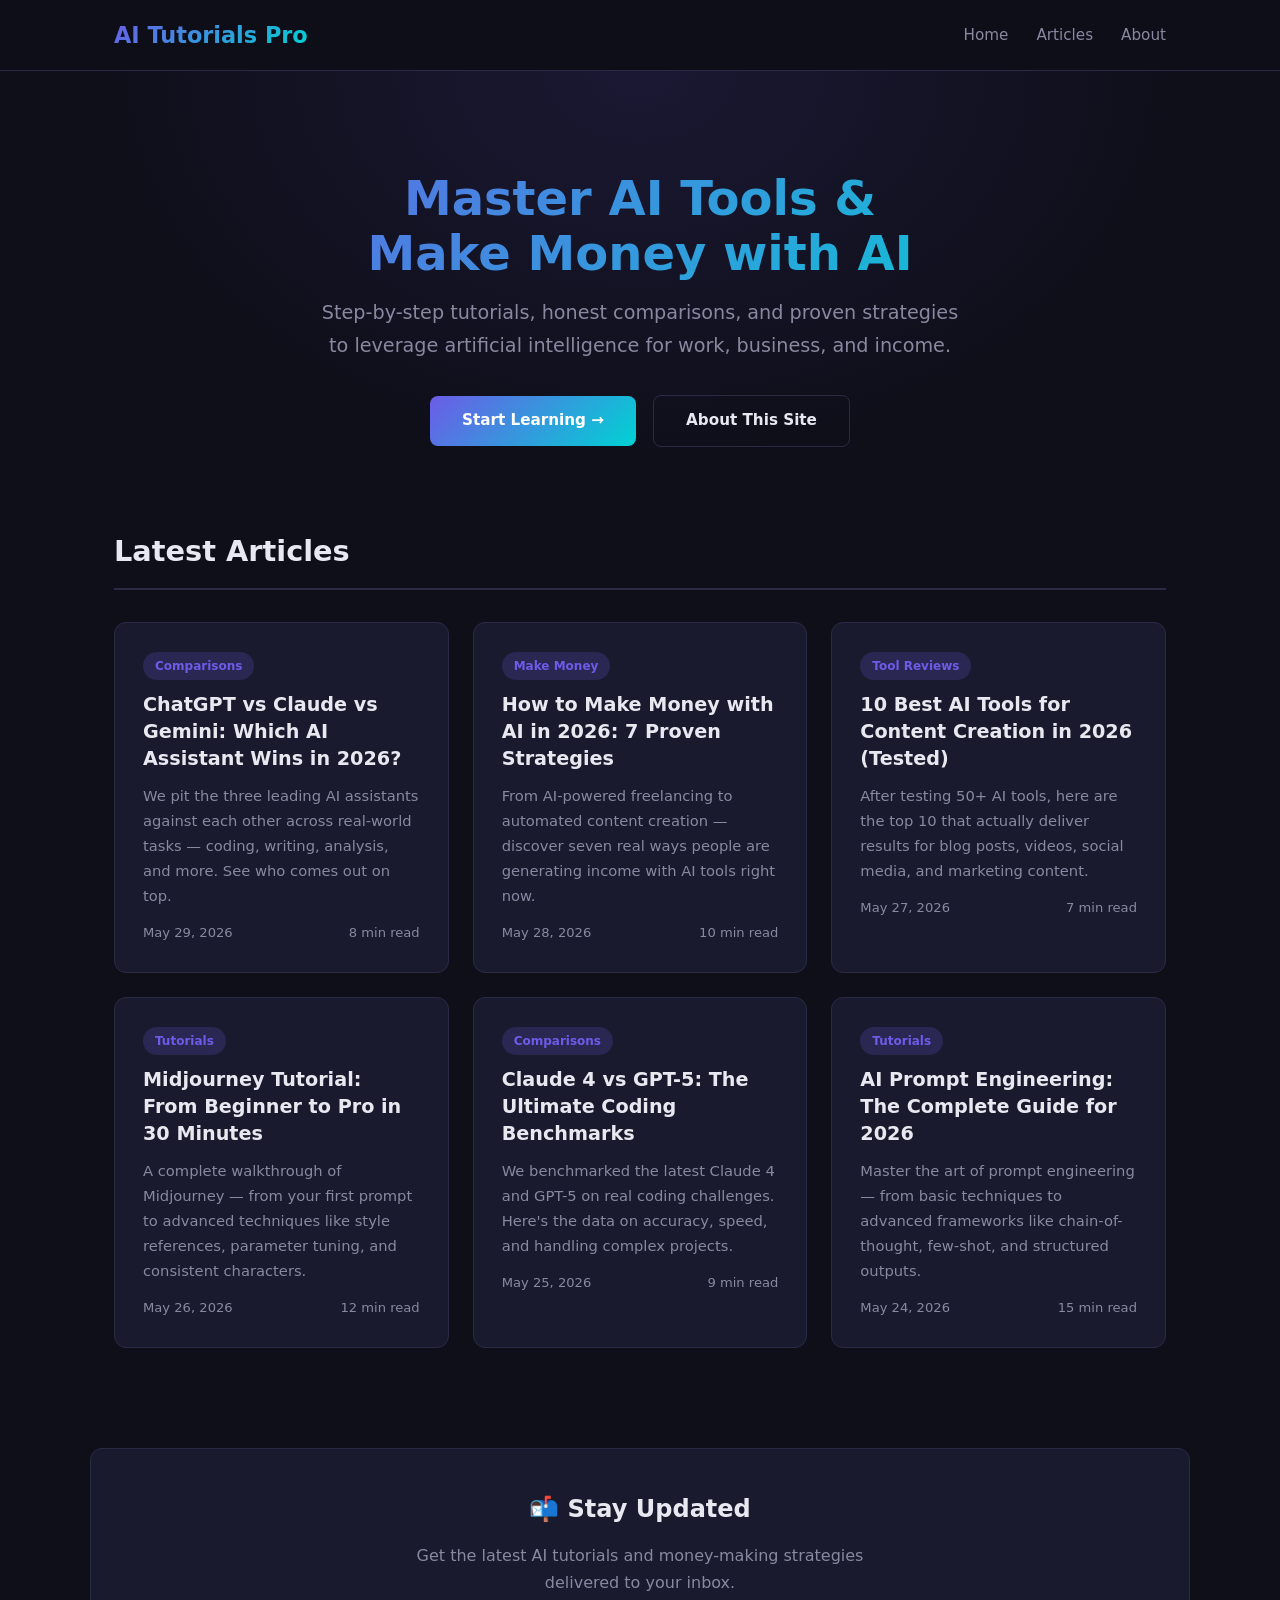
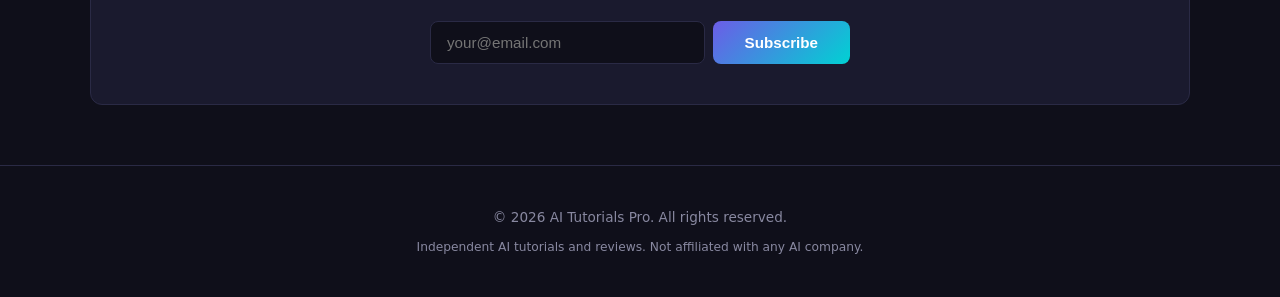
==== index.html @ 58308d81 "🚀 Initial: AI Tutorials Pro site launch" ====
<!DOCTYPE html>
<html lang="en">
<head>
  <meta charset="UTF-8">
  <meta name="viewport" content="width=device-width, initial-scale=1.0">
  <title>AI Tutorials Pro - Master AI Tools & Make Money with AI</title>
  <meta name="description" content="Learn how to use AI tools like ChatGPT, Claude, Midjourney. Step-by-step tutorials, comparisons, and money-making strategies with artificial intelligence.">
  <link rel="canonical" href="https://aitutorialspro.com/">
  <link rel="stylesheet" href="/assets/css/style.css">

  <!-- Open Graph -->
  <meta property="og:title" content="AI Tutorials Pro - Master AI Tools & Make Money with AI">
  <meta property="og:description" content="Step-by-step AI tutorials, tool comparisons, and money-making strategies.">
  <meta property="og:type" content="website">
  <meta property="og:url" content="https://aitutorialspro.com/">

  <!-- Twitter -->
  <meta name="twitter:card" content="summary_large_image">
  <meta name="twitter:title" content="AI Tutorials Pro">
  <meta name="twitter:description" content="Master AI tools and make money with artificial intelligence.">
</head>
<body>
  <header>
    <div class="container header-inner">
      <a href="/" class="logo">AI Tutorials Pro</a>
      <ul class="nav-links">
        <li><a href="/">Home</a></li>
        <li><a href="/articles/">Articles</a></li>
        <li><a href="/about.html">About</a></li>
      </ul>
    </div>
  </header>

  <section class="hero">
    <div class="container">
      <h1>Master AI Tools &<br>Make Money with AI</h1>
      <p>Step-by-step tutorials, honest comparisons, and proven strategies to leverage artificial intelligence for work, business, and income.</p>
      <a href="/articles/" class="btn btn-primary">Start Learning →</a>
      <a href="/about.html" style="margin-left:12px;" class="btn btn-outline">About This Site</a>
    </div>
  </section>

  <section class="container">
    <h2 class="section-title">Latest Articles</h2>
    <div class="articles-grid" id="latest-articles">
      <!-- Articles loaded via JS -->
    </div>
  </section>

  <section class="container" style="padding: 40px 0 60px;">
    <div style="background: var(--bg-card); border-radius: 12px; padding: 40px; border: 1px solid var(--border); text-align: center;">
      <h2 style="font-size: 1.5em; margin-bottom: 12px;">📬 Stay Updated</h2>
      <p style="color: var(--text-muted); margin-bottom: 24px; max-width: 480px; margin-left: auto; margin-right: auto;">Get the latest AI tutorials and money-making strategies delivered to your inbox.</p>
      <form style="display: flex; gap: 8px; max-width: 420px; margin: 0 auto;">
        <input type="email" placeholder="your@email.com" style="flex: 1; padding: 12px 16px; border-radius: 8px; border: 1px solid var(--border); background: var(--bg); color: var(--text); font-size: 0.95em;">
        <button type="submit" class="btn btn-primary">Subscribe</button>
      </form>
    </div>
  </section>

  <footer>
    <div class="container">
      <p>© 2026 AI Tutorials Pro. All rights reserved.</p>
      <p style="margin-top: 8px; font-size: 0.9em;">Independent AI tutorials and reviews. Not affiliated with any AI company.</p>
    </div>
  </footer>

  <script src="/assets/js/main.js"></script>
</body>
</html>
---- assets/css/style.css ----
/* ===== AI Tutorials Site - style.css ===== */
:root {
  --primary: #6C5CE7;
  --primary-dark: #5A4BD1;
  --accent: #00D2D3;
  --bg: #0F0F1A;
  --bg-card: #1A1A2E;
  --bg-card-hover: #222240;
  --text: #E8E8F0;
  --text-muted: #8888A0;
  --border: #2A2A45;
  --gradient: linear-gradient(135deg, #6C5CE7, #00D2D3);
}

*, *::before, *::after { box-sizing: border-box; margin: 0; padding: 0; }

body {
  font-family: -apple-system, BlinkMacSystemFont, 'Segoe UI', Roboto, system-ui, sans-serif;
  background: var(--bg);
  color: var(--text);
  line-height: 1.7;
  -webkit-font-smoothing: antialiased;
}

.container { max-width: 1100px; margin: 0 auto; padding: 0 24px; }

/* Header */
header {
  background: rgba(15,15,26,0.95);
  backdrop-filter: blur(12px);
  border-bottom: 1px solid var(--border);
  position: sticky;
  top: 0;
  z-index: 100;
  padding: 16px 0;
}

.header-inner {
  display: flex;
  align-items: center;
  justify-content: space-between;
}

.logo {
  font-size: 1.4em;
  font-weight: 800;
  background: var(--gradient);
  -webkit-background-clip: text;
  -webkit-text-fill-color: transparent;
  text-decoration: none;
}

.nav-links { display: flex; gap: 28px; list-style: none; }
.nav-links a {
  color: var(--text-muted);
  text-decoration: none;
  font-size: 0.95em;
  font-weight: 500;
  transition: color 0.2s;
}
.nav-links a:hover { color: var(--text); }

/* Hero */
.hero {
  padding: 100px 0 80px;
  text-align: center;
  background: radial-gradient(ellipse at top, rgba(108,92,231,0.12), transparent 60%);
}

.hero h1 {
  font-size: 3em;
  font-weight: 800;
  line-height: 1.15;
  margin-bottom: 16px;
  background: var(--gradient);
  -webkit-background-clip: text;
  -webkit-text-fill-color: transparent;
}

.hero p {
  font-size: 1.2em;
  color: var(--text-muted);
  max-width: 640px;
  margin: 0 auto 32px;
}

/* Buttons */
.btn {
  display: inline-block;
  padding: 12px 32px;
  border-radius: 8px;
  font-weight: 600;
  font-size: 0.95em;
  text-decoration: none;
  transition: all 0.25s;
  cursor: pointer;
}

.btn-primary {
  background: var(--gradient);
  color: #fff;
  border: none;
}
.btn-primary:hover { transform: translateY(-2px); box-shadow: 0 8px 24px rgba(108,92,231,0.35); }

.btn-outline {
  background: transparent;
  color: var(--text);
  border: 1px solid var(--border);
}
.btn-outline:hover { border-color: var(--primary); color: var(--primary); }

/* Articles Grid */
.section-title {
  font-size: 1.8em;
  font-weight: 700;
  margin-bottom: 32px;
  padding-bottom: 12px;
  border-bottom: 2px solid var(--border);
}

.articles-grid {
  display: grid;
  grid-template-columns: repeat(auto-fill, minmax(320px, 1fr));
  gap: 24px;
  margin-bottom: 60px;
}

.article-card {
  background: var(--bg-card);
  border-radius: 12px;
  padding: 28px;
  border: 1px solid var(--border);
  transition: all 0.3s;
}
.article-card:hover {
  background: var(--bg-card-hover);
  border-color: var(--primary);
  transform: translateY(-3px);
}

.article-card .tag {
  display: inline-block;
  padding: 4px 12px;
  border-radius: 20px;
  font-size: 0.75em;
  font-weight: 600;
  background: rgba(108,92,231,0.2);
  color: var(--primary);
  margin-bottom: 12px;
}

.article-card h3 {
  font-size: 1.2em;
  margin-bottom: 10px;
  line-height: 1.4;
}
.article-card h3 a {
  color: var(--text);
  text-decoration: none;
}
.article-card h3 a:hover { color: var(--primary); }

.article-card p {
  color: var(--text-muted);
  font-size: 0.92em;
  margin-bottom: 14px;
}

.article-card .meta {
  display: flex;
  justify-content: space-between;
  color: var(--text-muted);
  font-size: 0.82em;
}

/* Article Page */
.article-page { padding: 60px 0; }
.article-page article { max-width: 760px; margin: 0 auto; }

.article-page h1 {
  font-size: 2.4em;
  font-weight: 800;
  line-height: 1.2;
  margin-bottom: 12px;
}

.article-page .meta-top {
  color: var(--text-muted);
  font-size: 0.9em;
  margin-bottom: 32px;
  padding-bottom: 24px;
  border-bottom: 1px solid var(--border);
}

.article-page h2 {
  font-size: 1.5em;
  margin: 36px 0 16px;
  color: var(--accent);
}

.article-page h3 {
  font-size: 1.2em;
  margin: 28px 0 12px;
}

.article-page p, .article-page li {
  color: #D0D0E0;
  margin-bottom: 16px;
}

.article-page ul, .article-page ol { padding-left: 24px; margin-bottom: 20px; }

.article-page blockquote {
  border-left: 4px solid var(--primary);
  padding: 16px 24px;
  margin: 24px 0;
  background: rgba(108,92,231,0.08);
  border-radius: 0 8px 8px 0;
  color: var(--text-muted);
  font-style: italic;
}

.article-page table {
  width: 100%;
  border-collapse: collapse;
  margin: 24px 0;
}
.article-page th, .article-page td {
  padding: 12px 16px;
  border: 1px solid var(--border);
  text-align: left;
}
.article-page th {
  background: var(--bg-card);
  font-weight: 600;
}

.article-page img {
  max-width: 100%;
  border-radius: 8px;
  margin: 24px 0;
}

/* Footer */
footer {
  border-top: 1px solid var(--border);
  padding: 40px 0;
  text-align: center;
  color: var(--text-muted);
  font-size: 0.85em;
}

/* Responsive */
@media (max-width: 768px) {
  .hero h1 { font-size: 2em; }
  .nav-links { display: none; }
  .articles-grid { grid-template-columns: 1fr; }
}
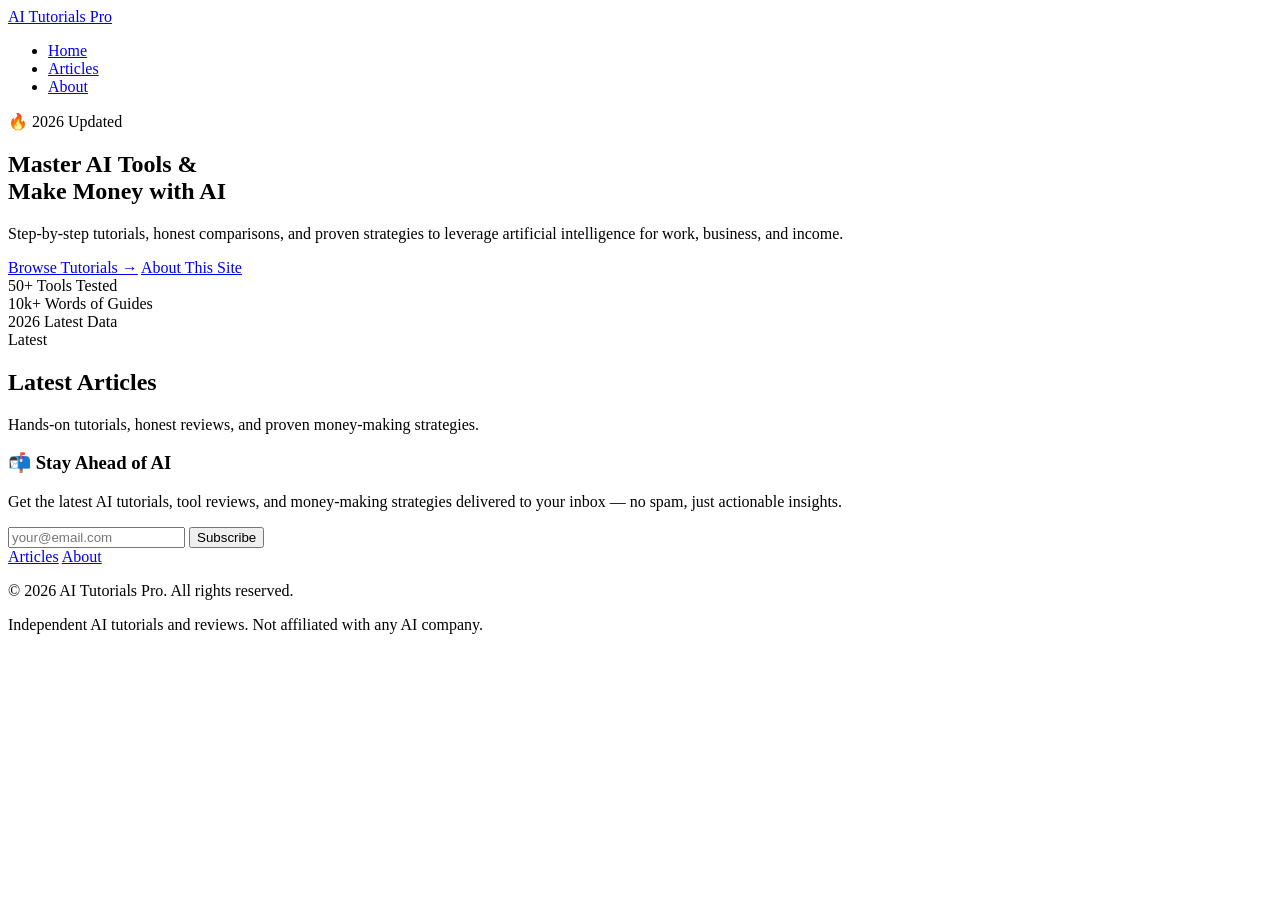
==== commit 1b1a6690: "🎨 Major design overhaul & path fixes - Fixed all root-relative paths for GitHub Pages subpath hostin" ====
--- a/index.html
+++ b/index.html
@@ -1,20 +1,19 @@
 <!DOCTYPE html>
 <html lang="en">
 <head>
+<base href="/ai-tutorials-pro/">
   <meta charset="UTF-8">
   <meta name="viewport" content="width=device-width, initial-scale=1.0">
   <title>AI Tutorials Pro - Master AI Tools & Make Money with AI</title>
   <meta name="description" content="Learn how to use AI tools like ChatGPT, Claude, Midjourney. Step-by-step tutorials, comparisons, and money-making strategies with artificial intelligence.">
-  <link rel="canonical" href="https://aitutorialspro.com/">
-  <link rel="stylesheet" href="/assets/css/style.css">
+  <link rel="canonical" href="https://renerhu.github.io/ai-tutorials-pro/">
+  <link rel="stylesheet" href="assets/css/style.css">
 
   <!-- Open Graph -->
   <meta property="og:title" content="AI Tutorials Pro - Master AI Tools & Make Money with AI">
   <meta property="og:description" content="Step-by-step AI tutorials, tool comparisons, and money-making strategies.">
   <meta property="og:type" content="website">
-  <meta property="og:url" content="https://aitutorialspro.com/">
-
-  <!-- Twitter -->
+  <meta property="og:url" content="https://renerhu.github.io/ai-tutorials-pro/">
   <meta name="twitter:card" content="summary_large_image">
   <meta name="twitter:title" content="AI Tutorials Pro">
   <meta name="twitter:description" content="Master AI tools and make money with artificial intelligence.">
@@ -25,46 +24,75 @@
       <a href="/" class="logo">AI Tutorials Pro</a>
       <ul class="nav-links">
         <li><a href="/">Home</a></li>
-        <li><a href="/articles/">Articles</a></li>
-        <li><a href="/about.html">About</a></li>
+        <li><a href="articles/">Articles</a></li>
+        <li><a href="about.html">About</a></li>
       </ul>
     </div>
   </header>
 
   <section class="hero">
     <div class="container">
+      <div class="hero-badge">🔥 2026 Updated</div>
       <h1>Master AI Tools &<br>Make Money with AI</h1>
       <p>Step-by-step tutorials, honest comparisons, and proven strategies to leverage artificial intelligence for work, business, and income.</p>
-      <a href="/articles/" class="btn btn-primary">Start Learning →</a>
-      <a href="/about.html" style="margin-left:12px;" class="btn btn-outline">About This Site</a>
+      <div class="hero-actions">
+        <a href="articles/" class="btn btn-primary">Browse Tutorials →</a>
+        <a href="about.html" class="btn btn-secondary">About This Site</a>
+      </div>
+      <div class="stats-bar">
+        <div class="stat-item">
+          <span class="num">50+</span>
+          <span class="label">Tools Tested</span>
+        </div>
+        <div class="stat-item">
+          <span class="num">10k+</span>
+          <span class="label">Words of Guides</span>
+        </div>
+        <div class="stat-item">
+          <span class="num">2026</span>
+          <span class="label">Latest Data</span>
+        </div>
+      </div>
     </div>
   </section>
 
-  <section class="container">
-    <h2 class="section-title">Latest Articles</h2>
-    <div class="articles-grid" id="latest-articles">
-      <!-- Articles loaded via JS -->
+  <section class="section">
+    <div class="container">
+      <div class="section-header">
+        <div class="section-tag">Latest</div>
+        <h2 class="section-title">Latest Articles</h2>
+        <p class="section-subtitle">Hands-on tutorials, honest reviews, and proven money-making strategies.</p>
+      </div>
+      <div class="articles-grid" id="latest-articles">
+        <!-- Articles loaded via JS -->
+      </div>
     </div>
   </section>
 
-  <section class="container" style="padding: 40px 0 60px;">
-    <div style="background: var(--bg-card); border-radius: 12px; padding: 40px; border: 1px solid var(--border); text-align: center;">
-      <h2 style="font-size: 1.5em; margin-bottom: 12px;">📬 Stay Updated</h2>
-      <p style="color: var(--text-muted); margin-bottom: 24px; max-width: 480px; margin-left: auto; margin-right: auto;">Get the latest AI tutorials and money-making strategies delivered to your inbox.</p>
-      <form style="display: flex; gap: 8px; max-width: 420px; margin: 0 auto;">
-        <input type="email" placeholder="your@email.com" style="flex: 1; padding: 12px 16px; border-radius: 8px; border: 1px solid var(--border); background: var(--bg); color: var(--text); font-size: 0.95em;">
-        <button type="submit" class="btn btn-primary">Subscribe</button>
-      </form>
+  <section class="newsletter-section">
+    <div class="container">
+      <div class="newsletter-box">
+        <h3>📬 Stay Ahead of AI</h3>
+        <p>Get the latest AI tutorials, tool reviews, and money-making strategies delivered to your inbox — no spam, just actionable insights.</p>
+        <form class="subscribe-form">
+          <input type="email" placeholder="your@email.com" required>
+          <button type="submit" class="btn btn-primary">Subscribe</button>
+        </form>
+      </div>
     </div>
   </section>
 
   <footer>
     <div class="container">
+      <div class="footer-links">
+        <a href="articles/">Articles</a>
+        <a href="about.html">About</a>
+      </div>
       <p>© 2026 AI Tutorials Pro. All rights reserved.</p>
-      <p style="margin-top: 8px; font-size: 0.9em;">Independent AI tutorials and reviews. Not affiliated with any AI company.</p>
+      <p style="margin-top: 4px;">Independent AI tutorials and reviews. Not affiliated with any AI company.</p>
     </div>
   </footer>
 
-  <script src="/assets/js/main.js"></script>
+  <script src="assets/js/main.js"></script>
 </body>
 </html>
--- a/assets/css/style.css
+++ b/assets/css/style.css
@@ -1,38 +1,74 @@
-/* ===== AI Tutorials Site - style.css ===== */
+/* ========================================
+   AI Tutorials Pro - Premium Dark Theme
+   Designed for conversion & readability
+   ======================================== */
+
+/* --- Fonts --- */
+@import url('https://fonts.googleapis.com/css2?family=Inter:wght@300;400;500;600;700;800;900&family=JetBrains+Mono:wght@400;500&display=swap');
+
+/* --- Variables --- */
 :root {
-  --primary: #6C5CE7;
-  --primary-dark: #5A4BD1;
-  --accent: #00D2D3;
-  --bg: #0F0F1A;
-  --bg-card: #1A1A2E;
-  --bg-card-hover: #222240;
-  --text: #E8E8F0;
-  --text-muted: #8888A0;
-  --border: #2A2A45;
-  --gradient: linear-gradient(135deg, #6C5CE7, #00D2D3);
+  --primary: #7C5CFC;
+  --primary-light: #9D7DFF;
+  --primary-dark: #5A3FD4;
+  --accent: #00E5C8;
+  --accent-dim: rgba(0,229,200,0.15);
+  --bg: #0B0B14;
+  --bg-elevated: #111122;
+  --bg-card: #16162A;
+  --bg-card-hover: #1C1C36;
+  --bg-gradient: radial-gradient(ellipse at 20% 50%, rgba(124,92,252,0.08), transparent 60%);
+  --text: #EEEEF4;
+  --text-secondary: #9999B0;
+  --text-muted: #6B6B85;
+  --border: #222240;
+  --border-hover: #3A3A5C;
+  --radius: 16px;
+  --radius-sm: 10px;
+  --shadow: 0 1px 3px rgba(0,0,0,0.3);
+  --shadow-lg: 0 8px 32px rgba(0,0,0,0.4);
+  --glow: 0 0 40px rgba(124,92,252,0.15);
 }
 
 *, *::before, *::after { box-sizing: border-box; margin: 0; padding: 0; }
 
+html { scroll-behavior: smooth; }
+
 body {
-  font-family: -apple-system, BlinkMacSystemFont, 'Segoe UI', Roboto, system-ui, sans-serif;
+  font-family: 'Inter', -apple-system, BlinkMacSystemFont, 'Segoe UI', sans-serif;
   background: var(--bg);
   color: var(--text);
   line-height: 1.7;
   -webkit-font-smoothing: antialiased;
-}
-
-.container { max-width: 1100px; margin: 0 auto; padding: 0 24px; }
-
-/* Header */
+  -moz-osx-font-smoothing: grayscale;
+}
+
+.container { max-width: 1120px; margin: 0 auto; padding: 0 24px; }
+
+/* --- Animated Background --- */
+body::before {
+  content: '';
+  position: fixed;
+  top: -50%;
+  left: -50%;
+  width: 200%;
+  height: 200%;
+  background: radial-gradient(circle at 30% 20%, rgba(124,92,252,0.03) 0%, transparent 50%),
+              radial-gradient(circle at 70% 80%, rgba(0,229,200,0.02) 0%, transparent 50%);
+  z-index: -1;
+  pointer-events: none;
+}
+
+/* --- Header --- */
 header {
-  background: rgba(15,15,26,0.95);
-  backdrop-filter: blur(12px);
+  background: rgba(11,11,20,0.85);
+  backdrop-filter: blur(20px);
+  -webkit-backdrop-filter: blur(20px);
   border-bottom: 1px solid var(--border);
   position: sticky;
   top: 0;
   z-index: 100;
-  padding: 16px 0;
+  padding: 14px 0;
 }
 
 .header-inner {
@@ -42,218 +78,513 @@
 }
 
 .logo {
-  font-size: 1.4em;
+  font-size: 1.35em;
   font-weight: 800;
-  background: var(--gradient);
+  background: linear-gradient(135deg, var(--primary-light), var(--accent));
   -webkit-background-clip: text;
   -webkit-text-fill-color: transparent;
   text-decoration: none;
-}
-
-.nav-links { display: flex; gap: 28px; list-style: none; }
+  letter-spacing: -0.5px;
+}
+
+.logo-badge {
+  display: inline-block;
+  font-size: 0.45em;
+  font-weight: 600;
+  background: var(--accent-dim);
+  color: var(--accent);
+  padding: 2px 8px;
+  border-radius: 6px;
+  -webkit-text-fill-color: var(--accent);
+  vertical-align: super;
+  margin-left: 4px;
+}
+
+.nav-links { display: flex; gap: 32px; list-style: none; align-items: center; }
 .nav-links a {
-  color: var(--text-muted);
+  color: var(--text-secondary);
   text-decoration: none;
-  font-size: 0.95em;
+  font-size: 0.9em;
   font-weight: 500;
   transition: color 0.2s;
+  position: relative;
+}
+.nav-links a::after {
+  content: '';
+  position: absolute;
+  bottom: -4px;
+  left: 0;
+  width: 0;
+  height: 2px;
+  background: var(--primary);
+  transition: width 0.3s;
+  border-radius: 2px;
 }
 .nav-links a:hover { color: var(--text); }
-
-/* Hero */
+.nav-links a:hover::after { width: 100%; }
+
+/* --- Hero Section --- */
 .hero {
-  padding: 100px 0 80px;
+  padding: 120px 0 100px;
   text-align: center;
-  background: radial-gradient(ellipse at top, rgba(108,92,231,0.12), transparent 60%);
+  position: relative;
+  overflow: hidden;
+}
+
+.hero::before {
+  content: '';
+  position: absolute;
+  top: -120px;
+  left: 50%;
+  transform: translateX(-50%);
+  width: 800px;
+  height: 800px;
+  background: radial-gradient(circle, rgba(124,92,252,0.12), transparent 60%);
+  pointer-events: none;
+}
+
+.hero-badge {
+  display: inline-block;
+  padding: 6px 16px;
+  border-radius: 100px;
+  font-size: 0.8em;
+  font-weight: 600;
+  background: rgba(124,92,252,0.12);
+  color: var(--primary-light);
+  border: 1px solid rgba(124,92,252,0.2);
+  margin-bottom: 24px;
+  letter-spacing: 0.3px;
 }
 
 .hero h1 {
-  font-size: 3em;
-  font-weight: 800;
-  line-height: 1.15;
-  margin-bottom: 16px;
-  background: var(--gradient);
+  font-size: 3.5em;
+  font-weight: 900;
+  line-height: 1.08;
+  margin-bottom: 20px;
+  background: linear-gradient(135deg, #FFFFFF 0%, var(--primary-light) 50%, var(--accent) 100%);
   -webkit-background-clip: text;
   -webkit-text-fill-color: transparent;
+  letter-spacing: -1.5px;
 }
 
 .hero p {
-  font-size: 1.2em;
+  font-size: 1.15em;
+  color: var(--text-secondary);
+  max-width: 600px;
+  margin: 0 auto 36px;
+  line-height: 1.6;
+}
+
+.hero-actions {
+  display: flex;
+  gap: 12px;
+  justify-content: center;
+  flex-wrap: wrap;
+}
+
+/* --- Buttons --- */
+.btn {
+  display: inline-flex;
+  align-items: center;
+  gap: 8px;
+  padding: 14px 32px;
+  border-radius: var(--radius-sm);
+  font-weight: 600;
+  font-size: 0.92em;
+  text-decoration: none;
+  transition: all 0.25s ease;
+  cursor: pointer;
+  border: none;
+}
+
+.btn-primary {
+  background: linear-gradient(135deg, var(--primary), var(--primary-dark));
+  color: #fff;
+  box-shadow: 0 4px 16px rgba(124,92,252,0.3);
+}
+.btn-primary:hover {
+  transform: translateY(-2px);
+  box-shadow: 0 8px 28px rgba(124,92,252,0.4);
+}
+
+.btn-secondary {
+  background: rgba(255,255,255,0.06);
+  color: var(--text);
+  border: 1px solid var(--border);
+}
+.btn-secondary:hover {
+  background: rgba(255,255,255,0.1);
+  border-color: var(--primary);
+}
+
+.btn-small {
+  padding: 10px 20px;
+  font-size: 0.85em;
+}
+
+/* --- Stats Bar --- */
+.stats-bar {
+  display: flex;
+  justify-content: center;
+  gap: 48px;
+  padding: 32px 0 0;
+  margin-top: 40px;
+  border-top: 1px solid var(--border);
+}
+
+.stat-item { text-align: center; }
+.stat-item .num {
+  font-size: 1.6em;
+  font-weight: 800;
+  color: var(--text);
+  display: block;
+}
+.stat-item .label {
+  font-size: 0.8em;
   color: var(--text-muted);
-  max-width: 640px;
-  margin: 0 auto 32px;
-}
-
-/* Buttons */
-.btn {
+  font-weight: 500;
+}
+
+/* --- Section Styles --- */
+.section {
+  padding: 80px 0;
+}
+
+.section-header {
+  text-align: center;
+  margin-bottom: 48px;
+}
+
+.section-tag {
   display: inline-block;
-  padding: 12px 32px;
-  border-radius: 8px;
-  font-weight: 600;
-  font-size: 0.95em;
-  text-decoration: none;
-  transition: all 0.25s;
-  cursor: pointer;
-}
-
-.btn-primary {
-  background: var(--gradient);
-  color: #fff;
-  border: none;
-}
-.btn-primary:hover { transform: translateY(-2px); box-shadow: 0 8px 24px rgba(108,92,231,0.35); }
-
-.btn-outline {
-  background: transparent;
-  color: var(--text);
-  border: 1px solid var(--border);
-}
-.btn-outline:hover { border-color: var(--primary); color: var(--primary); }
-
-/* Articles Grid */
+  padding: 4px 14px;
+  border-radius: 100px;
+  font-size: 0.78em;
+  font-weight: 600;
+  text-transform: uppercase;
+  letter-spacing: 1px;
+  background: rgba(124,92,252,0.1);
+  color: var(--primary-light);
+  margin-bottom: 12px;
+}
+
 .section-title {
-  font-size: 1.8em;
-  font-weight: 700;
-  margin-bottom: 32px;
-  padding-bottom: 12px;
-  border-bottom: 2px solid var(--border);
-}
-
+  font-size: 2em;
+  font-weight: 800;
+  line-height: 1.2;
+  margin-bottom: 12px;
+}
+
+.section-subtitle {
+  color: var(--text-secondary);
+  font-size: 1.05em;
+  max-width: 560px;
+  margin: 0 auto;
+}
+
+/* --- Articles Grid --- */
 .articles-grid {
   display: grid;
-  grid-template-columns: repeat(auto-fill, minmax(320px, 1fr));
-  gap: 24px;
-  margin-bottom: 60px;
+  grid-template-columns: repeat(auto-fill, minmax(340px, 1fr));
+  gap: 20px;
 }
 
 .article-card {
   background: var(--bg-card);
-  border-radius: 12px;
+  border-radius: var(--radius);
   padding: 28px;
   border: 1px solid var(--border);
-  transition: all 0.3s;
-}
+  transition: all 0.35s cubic-bezier(0.4, 0, 0.2, 1);
+  position: relative;
+  overflow: hidden;
+}
+
+.article-card::before {
+  content: '';
+  position: absolute;
+  top: 0;
+  left: 0;
+  width: 100%;
+  height: 3px;
+  background: linear-gradient(90deg, var(--primary), var(--accent));
+  opacity: 0;
+  transition: opacity 0.35s;
+}
+
 .article-card:hover {
   background: var(--bg-card-hover);
-  border-color: var(--primary);
-  transform: translateY(-3px);
-}
+  border-color: var(--border-hover);
+  transform: translateY(-4px);
+  box-shadow: var(--shadow-lg);
+}
+.article-card:hover::before { opacity: 1; }
 
 .article-card .tag {
   display: inline-block;
   padding: 4px 12px;
-  border-radius: 20px;
-  font-size: 0.75em;
-  font-weight: 600;
-  background: rgba(108,92,231,0.2);
-  color: var(--primary);
+  border-radius: 8px;
+  font-size: 0.72em;
+  font-weight: 600;
+  background: rgba(124,92,252,0.12);
+  color: var(--primary-light);
+  margin-bottom: 14px;
+  text-transform: uppercase;
+  letter-spacing: 0.3px;
+}
+
+.article-card .tag.tag-money { background: rgba(0,229,200,0.12); color: var(--accent); }
+.article-card .tag.tag-review { background: rgba(255,183,77,0.12); color: #FFB74D; }
+.article-card .tag.tag-tutorial { background: rgba(66,165,245,0.12); color: #42A5F5; }
+
+.article-card h3 {
+  font-size: 1.15em;
+  font-weight: 700;
   margin-bottom: 12px;
-}
-
-.article-card h3 {
-  font-size: 1.2em;
-  margin-bottom: 10px;
   line-height: 1.4;
 }
+
 .article-card h3 a {
   color: var(--text);
   text-decoration: none;
-}
-.article-card h3 a:hover { color: var(--primary); }
+  transition: color 0.2s;
+}
+.article-card h3 a:hover { color: var(--primary-light); }
 
 .article-card p {
-  color: var(--text-muted);
-  font-size: 0.92em;
-  margin-bottom: 14px;
+  color: var(--text-secondary);
+  font-size: 0.88em;
+  line-height: 1.6;
+  margin-bottom: 16px;
 }
 
 .article-card .meta {
   display: flex;
   justify-content: space-between;
   color: var(--text-muted);
-  font-size: 0.82em;
-}
-
-/* Article Page */
+  font-size: 0.8em;
+  padding-top: 14px;
+  border-top: 1px solid var(--border);
+}
+
+/* --- Newsletter Section --- */
+.newsletter-section {
+  padding: 60px 0;
+}
+
+.newsletter-box {
+  background: linear-gradient(135deg, rgba(124,92,252,0.06), rgba(0,229,200,0.04));
+  border: 1px solid rgba(124,92,252,0.15);
+  border-radius: var(--radius);
+  padding: 48px;
+  text-align: center;
+  max-width: 680px;
+  margin: 0 auto;
+}
+
+.newsletter-box h3 {
+  font-size: 1.4em;
+  font-weight: 700;
+  margin-bottom: 8px;
+}
+
+.newsletter-box p {
+  color: var(--text-secondary);
+  margin-bottom: 24px;
+  font-size: 0.95em;
+}
+
+.subscribe-form {
+  display: flex;
+  gap: 8px;
+  max-width: 440px;
+  margin: 0 auto;
+}
+
+.subscribe-form input {
+  flex: 1;
+  padding: 12px 18px;
+  border-radius: var(--radius-sm);
+  border: 1px solid var(--border);
+  background: var(--bg-elevated);
+  color: var(--text);
+  font-size: 0.92em;
+  outline: none;
+  transition: border-color 0.2s;
+  font-family: 'Inter', sans-serif;
+}
+.subscribe-form input:focus { border-color: var(--primary); }
+.subscribe-form input::placeholder { color: var(--text-muted); }
+
+/* --- Article Page --- */
 .article-page { padding: 60px 0; }
 .article-page article { max-width: 760px; margin: 0 auto; }
 
-.article-page h1 {
-  font-size: 2.4em;
-  font-weight: 800;
-  line-height: 1.2;
-  margin-bottom: 12px;
+.article-page .article-header {
+  margin-bottom: 40px;
+}
+
+.article-page .article-header h1 {
+  font-size: 2.5em;
+  font-weight: 900;
+  line-height: 1.15;
+  margin-bottom: 16px;
+  letter-spacing: -1px;
 }
 
 .article-page .meta-top {
+  display: flex;
+  gap: 16px;
   color: var(--text-muted);
-  font-size: 0.9em;
-  margin-bottom: 32px;
+  font-size: 0.85em;
   padding-bottom: 24px;
   border-bottom: 1px solid var(--border);
-}
+  flex-wrap: wrap;
+}
+
+.article-page .toc {
+  background: var(--bg-card);
+  border: 1px solid var(--border);
+  border-radius: var(--radius-sm);
+  padding: 24px 28px;
+  margin-bottom: 40px;
+}
+.article-page .toc h3 {
+  font-size: 0.9em;
+  text-transform: uppercase;
+  letter-spacing: 1px;
+  color: var(--text-muted);
+  margin-bottom: 12px;
+}
+.article-page .toc ul { list-style: none; padding: 0; }
+.article-page .toc li { margin-bottom: 6px; }
+.article-page .toc a {
+  color: var(--primary-light);
+  text-decoration: none;
+  font-size: 0.9em;
+  transition: opacity 0.2s;
+}
+.article-page .toc a:hover { opacity: 0.8; }
 
 .article-page h2 {
   font-size: 1.5em;
-  margin: 36px 0 16px;
-  color: var(--accent);
+  font-weight: 700;
+  margin: 44px 0 16px;
+  padding-bottom: 8px;
+  border-bottom: 2px solid var(--border);
 }
 
 .article-page h3 {
   font-size: 1.2em;
-  margin: 28px 0 12px;
+  font-weight: 600;
+  margin: 32px 0 12px;
 }
 
 .article-page p, .article-page li {
-  color: #D0D0E0;
+  color: var(--text-secondary);
   margin-bottom: 16px;
-}
-
-.article-page ul, .article-page ol { padding-left: 24px; margin-bottom: 20px; }
+  font-size: 1.02em;
+  line-height: 1.75;
+}
+
+.article-page ul, .article-page ol { padding-left: 24px; margin-bottom: 24px; }
+
+.article-page li { margin-bottom: 8px; }
 
 .article-page blockquote {
   border-left: 4px solid var(--primary);
-  padding: 16px 24px;
-  margin: 24px 0;
-  background: rgba(108,92,231,0.08);
-  border-radius: 0 8px 8px 0;
-  color: var(--text-muted);
+  padding: 20px 24px;
+  margin: 32px 0;
+  background: rgba(124,92,252,0.06);
+  border-radius: 0 var(--radius-sm) var(--radius-sm) 0;
+  color: var(--text-secondary);
   font-style: italic;
+  font-size: 1.05em;
+  line-height: 1.6;
 }
 
 .article-page table {
   width: 100%;
   border-collapse: collapse;
-  margin: 24px 0;
-}
-.article-page th, .article-page td {
+  margin: 28px 0;
+  font-size: 0.92em;
+  border-radius: var(--radius-sm);
+  overflow: hidden;
+}
+.article-page th {
+  background: var(--bg-card);
+  color: var(--text);
+  font-weight: 600;
+  padding: 14px 16px;
+  text-align: left;
+  border: 1px solid var(--border);
+}
+.article-page td {
   padding: 12px 16px;
   border: 1px solid var(--border);
-  text-align: left;
-}
-.article-page th {
-  background: var(--bg-card);
-  font-weight: 600;
-}
-
-.article-page img {
-  max-width: 100%;
-  border-radius: 8px;
-  margin: 24px 0;
-}
-
-/* Footer */
+  color: var(--text-secondary);
+}
+.article-page tr:nth-child(even) td { background: rgba(255,255,255,0.02); }
+
+.article-page strong { color: var(--text); }
+
+.article-page a { color: var(--primary-light); }
+
+/* --- Footer --- */
 footer {
   border-top: 1px solid var(--border);
-  padding: 40px 0;
+  padding: 48px 0 32px;
   text-align: center;
+}
+
+.footer-links {
+  display: flex;
+  justify-content: center;
+  gap: 24px;
+  margin-bottom: 20px;
+  flex-wrap: wrap;
+}
+.footer-links a {
   color: var(--text-muted);
-  font-size: 0.85em;
-}
-
-/* Responsive */
+  text-decoration: none;
+  font-size: 0.88em;
+  transition: color 0.2s;
+}
+.footer-links a:hover { color: var(--text-secondary); }
+
+footer p {
+  color: var(--text-muted);
+  font-size: 0.82em;
+}
+
+/* --- Mobile Menu --- */
+.mobile-toggle {
+  display: none;
+  background: none;
+  border: none;
+  color: var(--text);
+  font-size: 1.5em;
+  cursor: pointer;
+  padding: 4px;
+}
+
+/* --- Responsive --- */
 @media (max-width: 768px) {
-  .hero h1 { font-size: 2em; }
+  .hero { padding: 80px 0 60px; }
+  .hero h1 { font-size: 2.2em; }
+  .hero p { font-size: 1em; }
   .nav-links { display: none; }
+  .mobile-toggle { display: block; }
   .articles-grid { grid-template-columns: 1fr; }
-}
+  .stats-bar { gap: 24px; flex-wrap: wrap; }
+  .section { padding: 48px 0; }
+  .section-title { font-size: 1.5em; }
+  .article-page .article-header h1 { font-size: 1.7em; }
+  .newsletter-box { padding: 32px 24px; }
+  .subscribe-form { flex-direction: column; }
+  .subscribe-form .btn { width: 100%; justify-content: center; }
+}
+
+@media (max-width: 480px) {
+  .hero h1 { font-size: 1.8em; }
+  .container { padding: 0 16px; }
+}
